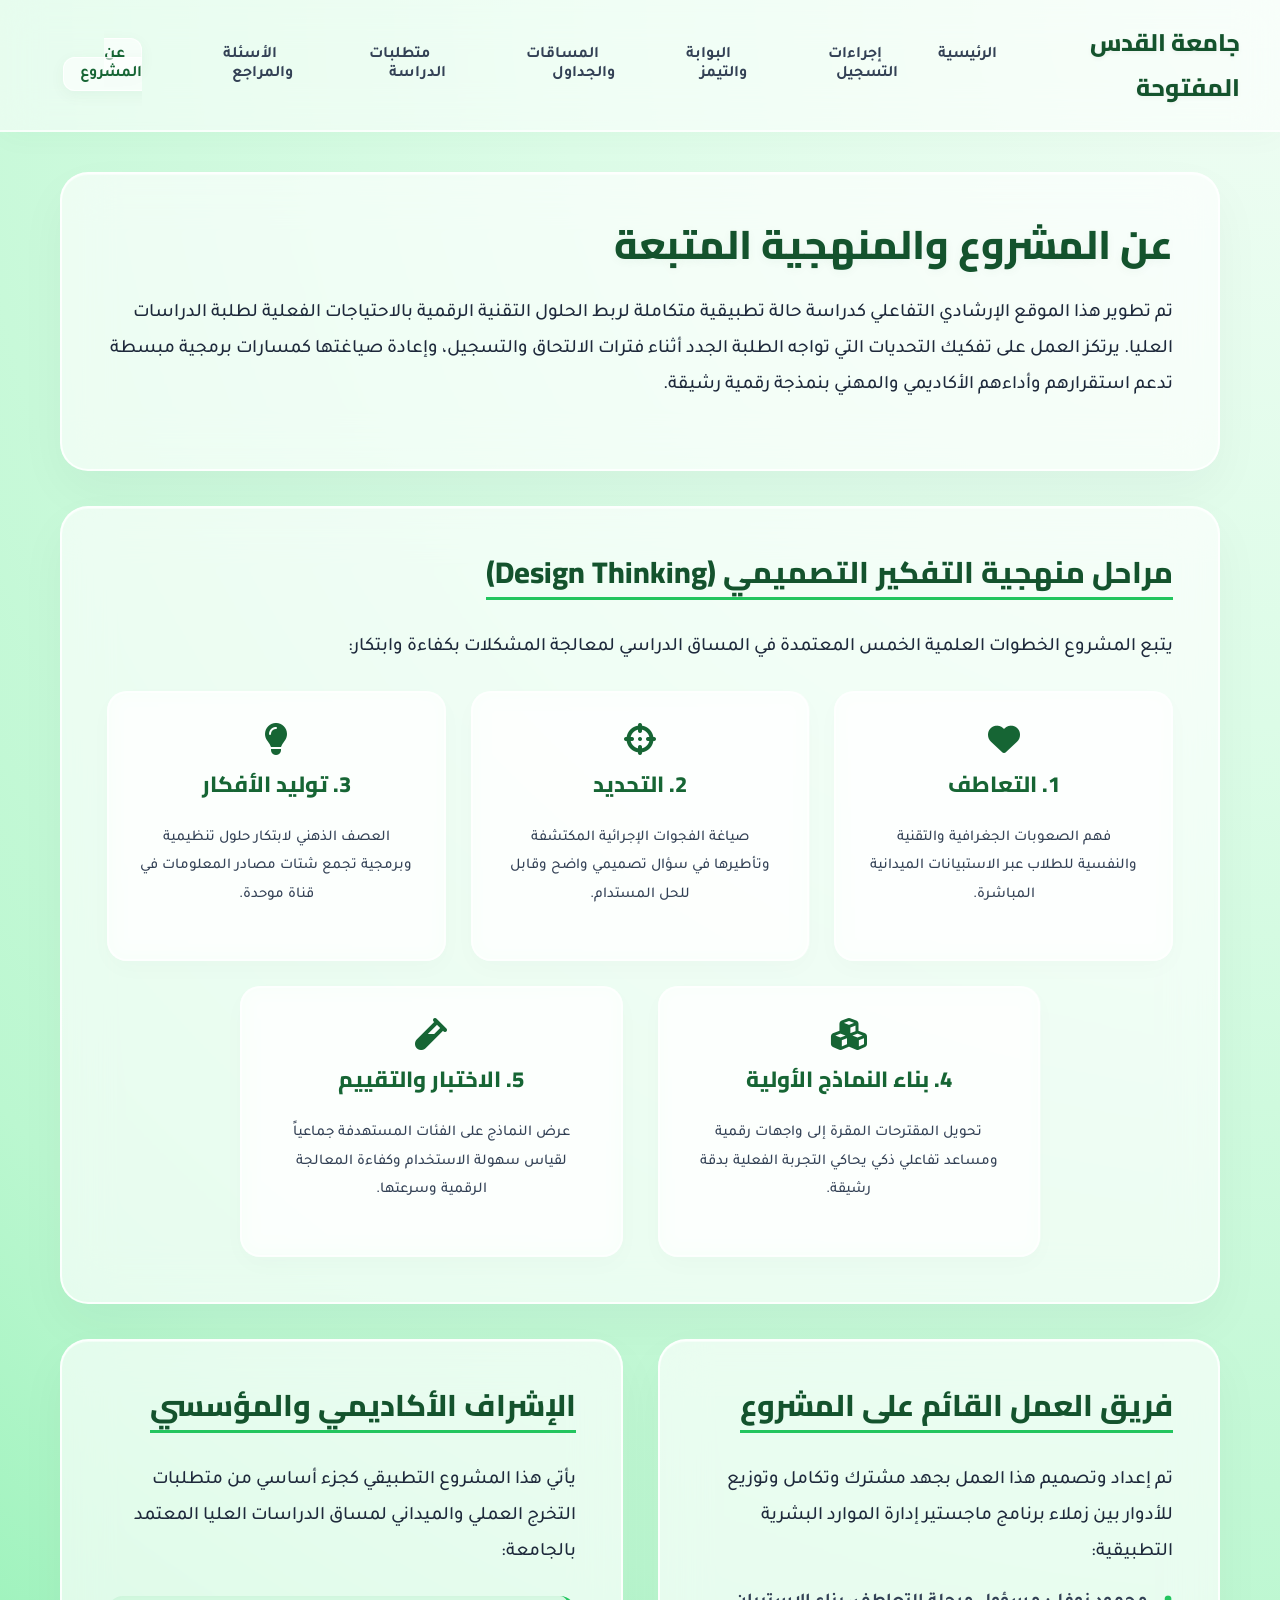
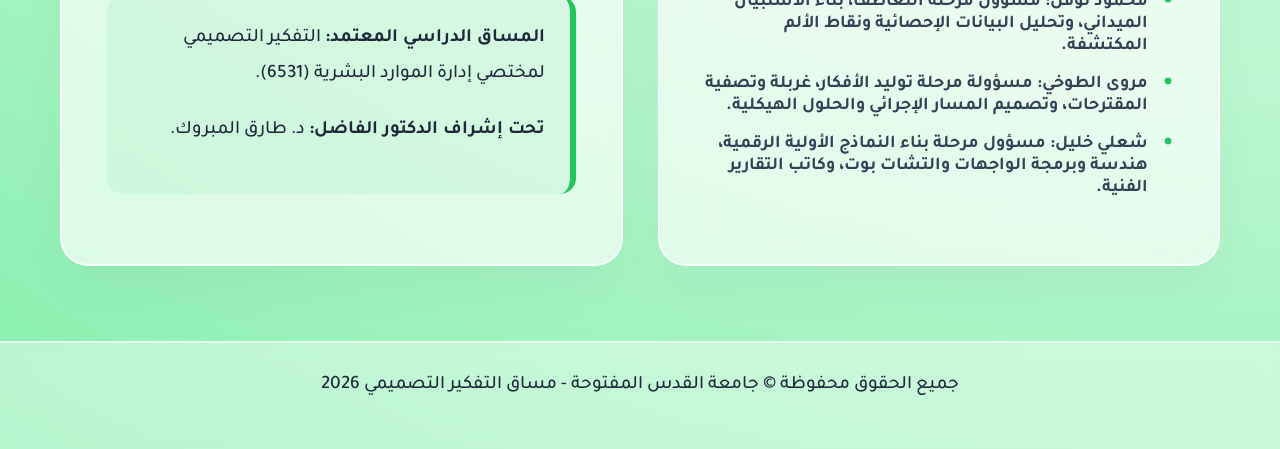
==== pages/about.html @ 9cfdd2f3 "Initial commit - QOU Student Guide Complete" ====
<!DOCTYPE html>
<html lang="ar" dir="rtl">
<head>
    <meta charset="UTF-8">
    <meta name="viewport" content="width=device-width, initial-scale=1.0">
    <title>عن المشروع وفريق العمل - جامعة القدس المفتوحة</title>
    <link rel="stylesheet" href="../css/style.css">
    <link rel="stylesheet" href="https://cdnjs.cloudflare.com/ajax/libs/font-awesome/6.5.1/css/all.min.css">
</head>
<body>
    <nav class="navbar">
        <a href="../index.html" class="navbar-brand">جامعة القدس المفتوحة</a>
        <ul class="nav-links">
            <li><a href="../index.html">الرئيسية</a></li>
            <li><a href="registration.html">إجراءات التسجيل</a></li>
            <li><a href="portal.html">البوابة والتيمز</a></li>
            <li><a href="courses.html">المساقات والجداول</a></li>
            <li><a href="requirements.html">متطلبات الدراسة</a></li>
            <li><a href="faqs.html">الأسئلة والمراجع</a></li>
            <li><a href="about.html" class="active">عن المشروع</a></li>
        </ul>
    </nav>

    <div class="container">
        <div class="glass-card">
            <h1>عن المشروع والمنهجية المتبعة</h1>
            <p>تم تطوير هذا الموقع الإرشادي التفاعلي كدراسة حالة تطبيقية متكاملة لربط الحلول التقنية الرقمية بالاحتياجات الفعلية لطلبة الدراسات العليا. يرتكز العمل على تفكيك التحديات التي تواجه الطلبة الجدد أثناء فترات الالتحاق والتسجيل، وإعادة صياغتها كمسارات برمجية مبسطة تدعم استقرارهم وأداءهم الأكاديمي والمهني بنمذجة رقمية رشيقة.</p>
        </div>

        <div class="glass-card">
            <h2>مراحل منهجية التفكير التصميمي (Design Thinking)</h2>
            <p>يتبع المشروع الخطوات العلمية الخمس المعتمدة في المساق الدراسي لمعالجة المشكلات بكفاءة وابتكار:</p>
            <div class="grid-3" style="margin-top: 25px; margin-bottom: 25px;">
                <div class="tile">
                    <i class="fas fa-heart" style="font-size: 32px; color: #166534; margin-bottom: 15px;"></i>
                    <h3>1. التعاطف</h3>
                    <p style="font-size: 15px; color: #334155;">فهم الصعوبات الجغرافية والتقنية والنفسية للطلاب عبر الاستبيانات الميدانية المباشرة.</p>
                </div>
                <div class="tile">
                    <i class="fas fa-crosshairs" style="font-size: 32px; color: #166534; margin-bottom: 15px;"></i>
                    <h3>2. التحديد</h3>
                    <p style="font-size: 15px; color: #334155;">صياغة الفجوات الإجرائية المكتشفة وتأطيرها في سؤال تصميمي واضح وقابل للحل المستدام.</p>
                </div>
                <div class="tile">
                    <i class="fas fa-lightbulb" style="font-size: 32px; color: #166534; margin-bottom: 15px;"></i>
                    <h3>3. توليد الأفكار</h3>
                    <p style="font-size: 15px; color: #334155;">العصف الذهني لابتكار حلول تنظيمية وبرمجية تجمع شتات مصادر المعلومات في قناة موحدة.</p>
                </div>
            </div>
            <div class="grid-2" style="max-width: 800px; margin: 0 auto;">
                <div class="tile">
                    <i class="fas fa-cubes" style="font-size: 32px; color: #166534; margin-bottom: 15px;"></i>
                    <h3>4. بناء النماذج الأولية</h3>
                    <p style="font-size: 15px; color: #334155;">تحويل المقترحات المقرة إلى واجهات رقمية ومساعد تفاعلي ذكي يحاكي التجربة الفعلية بدقة رشيقة.</p>
                </div>
                <div class="tile">
                    <i class="fas fa-vial" style="font-size: 32px; color: #166534; margin-bottom: 15px;"></i>
                    <h3>5. الاختبار والتقييم</h3>
                    <p style="font-size: 15px; color: #334155;">عرض النماذج على الفئات المستهدفة جماعياً لقياس سهولة الاستخدام وكفاءة المعالجة الرقمية وسرعتها.</p>
                </div>
            </div>
        </div>

        <div class="grid-2">
            <div class="glass-card">
                <h2>فريق العمل القائم على المشروع</h2>
                <p>تم إعداد وتصميم هذا العمل بجهد مشترك وتكامل وتوزيع للأدوار بين زملاء برنامج ماجستير إدارة الموارد البشرية التطبيقية:</p>
                <div class="list-item"><b>محمود نوفل:</b> مسؤول مرحلة التعاطف، بناء الاستبيان الميداني، وتحليل البيانات الإحصائية ونقاط الألم المكتشفة.</div>
                <div class="list-item"><b>مروى الطوخي:</b> مسؤولة مرحلة توليد الأفكار، غربلة وتصفية المقترحات، وتصميم المسار الإجرائي والحلول الهيكلية.</div>
                <div class="list-item"><b>شعلي خليل:</b> مسؤول مرحلة بناء النماذج الأولية الرقمية، هندسة وبرمجة الواجهات والتشات بوت، وكاتب التقارير الفنية.</div>
            </div>

            <div class="glass-card">
                <h2>الإشراف الأكاديمي والمؤسسي</h2>
                <p>يأتي هذا المشروع التطبيقي كجزء أساسي من متطلبات التخرج العملي والميداني لمساق الدراسات العليا المعتمد بالجامعة:</p>
                <div class="alert-box">
                    <p><b>المساق الدراسي المعتمد:</b> التفكير التصميمي لمختصي إدارة الموارد البشرية (6531).</p>
                    <p style="margin-top: 15px;"><b>تحت إشراف الدكتور الفاضل:</b> د. طارق المبروك.</p>
                </div>
            </div>
        </div>
    </div>

    <div class="toast-container" id="toastContainer"></div>

    <footer>
        <p>جميع الحقوق محفوظة © جامعة القدس المفتوحة - مساق التفكير التصميمي 2026</p>
    </footer>

    <script>
        const container = document.getElementById('toastContainer');
        setTimeout(() => {
            const toast = document.createElement('div');
            toast.className = 'toast-notification';
            toast.innerHTML = '<i class="fas fa-graduation-cap"></i> <span>تم استكمال هيكلة دراسة الحالة بنجاح وفق الخطى الخمس للتفكير التصميمي المعتمد بالمساق.</span>';
            container.appendChild(toast);
            setTimeout(() => toast.remove(), 6000);
        }, 2000);
    </script>
</body>
</html>
---- css/style.css ----
@import url('https://fonts.googleapis.com/css2?family=Cairo:wght@600;700;800&family=Tajawal:wght@400;500;700;800&display=swap');

* {
    box-sizing: border-box;
    margin: 0;
    padding: 0;
}

body {
    background: radial-gradient(circle at top right, #f0fdf4 0%, #dcfce7 30%, #bbf7d0 70%, #86efac 100%);
    color: #0f172a;
    font-family: 'Tajawal', sans-serif;
    direction: rtl;
    text-align: right;
    min-height: 100vh;
    display: flex;
    flex-direction: column;
    overflow-x: hidden;
}

.navbar {
    background: rgba(255, 255, 255, 0.55);
    backdrop-filter: blur(20px);
    -webkit-backdrop-filter: blur(20px);
    border-bottom: 2px solid rgba(255, 255, 255, 0.7);
    padding: 20px 40px;
    display: flex;
    justify-content: space-between;
    align-items: center;
    position: sticky;
    top: 0;
    z-index: 1000;
    box-shadow: 0 4px 30px rgba(22, 101, 52, 0.03);
}

.navbar-brand {
    font-family: 'Cairo', sans-serif;
    font-size: 24px;
    font-weight: 800;
    color: #14532d;
    text-decoration: none;
    text-shadow: 0 2px 4px rgba(0, 0, 0, 0.05);
}

.nav-links {
    display: flex;
    gap: 24px;
    list-style: none;
}

.nav-links a {
    color: #334155;
    text-decoration: none;
    font-size: 16px;
    font-weight: 700;
    padding: 8px 16px;
    border-radius: 12px;
    transition: all 0.3s cubic-bezier(0.4, 0, 0.2, 1);
}

.nav-links a:hover, .nav-links a.active {
    color: #166534;
    background: rgba(255, 255, 255, 0.6);
    box-shadow: 0 4px 15px rgba(22, 101, 52, 0.05);
    border: 1px solid rgba(255, 255, 255, 0.8);
}

.container {
    flex-grow: 1;
    max-width: 1200px;
    width: 100%;
    margin: 40px auto;
    padding: 0 20px;
}

.glass-card {
    background: rgba(255, 255, 255, 0.65);
    backdrop-filter: blur(24px);
    -webkit-backdrop-filter: blur(24px);
    border: 2px solid rgba(255, 255, 255, 0.85);
    border-radius: 28px;
    padding: 45px;
    box-shadow: 0 20px 50px rgba(15, 23, 42, 0.04), inset 0 1px 0 rgba(255, 255, 255, 0.5);
    margin-bottom: 35px;
    transition: transform 0.4s ease;
}

h1, h2, h3 {
    font-family: 'Cairo', sans-serif;
    color: #14532d;
    font-weight: 800;
    margin-bottom: 25px;
    line-height: 1.3;
}

h1 { font-size: 40px; text-shadow: 0 2px 10px rgba(22, 101, 52, 0.05); }
h2 { font-size: 30px; border-bottom: 3px solid #22c55e; display: inline-block; padding-bottom: 5px; margin-bottom: 30px; }
h3 { font-size: 22px; color: #166534; }

p {
    font-size: 19px;
    line-height: 1.9;
    color: #1e293b;
    font-weight: 500;
    margin-bottom: 20px;
}

.grid-2 {
    display: grid;
    grid-template-columns: 1fr 1fr;
    gap: 35px;
}

.grid-3 {
    display: grid;
    grid-template-columns: repeat(3, 1fr);
    gap: 25px;
}

.tile {
    background: rgba(255, 255, 255, 0.5);
    backdrop-filter: blur(10px);
    border: 2px solid rgba(255, 255, 255, 0.7);
    border-radius: 20px;
    padding: 30px;
    text-align: center;
    box-shadow: 0 8px 25px rgba(0, 0, 0, 0.02);
    transition: all 0.3s cubic-bezier(0.4, 0, 0.2, 1);
}

.tile:hover {
    transform: translateY(-8px);
    background: rgba(255, 255, 255, 0.8);
    border-color: #22c55e;
    box-shadow: 0 15px 35px rgba(22, 197, 94, 0.1);
}

.btn {
    display: inline-block;
    background: linear-gradient(135deg, #14532d 0%, #166534 100%);
    color: white;
    padding: 14px 32px;
    border-radius: 16px;
    text-decoration: none;
    font-weight: 700;
    font-size: 17px;
    border: none;
    cursor: pointer;
    box-shadow: 0 8px 25px rgba(20, 83, 45, 0.2);
    transition: all 0.3s ease;
}

.btn:hover {
    transform: translateY(-3px);
    box-shadow: 0 12px 30px rgba(20, 83, 45, 0.3);
}

footer {
    background: rgba(255, 255, 255, 0.4);
    backdrop-filter: blur(10px);
    border-top: 2px solid rgba(255, 255, 255, 0.6);
    padding: 25px;
    text-align: center;
    margin-top: auto;
    color: #334155;
    font-weight: 700;
    font-size: 16px;
}

table {
    width: 100%;
    border-collapse: separate;
    border-spacing: 0 10px;
    margin: 25px 0;
}

th, td {
    padding: 16px;
    text-align: right;
}

th {
    background: rgba(20, 83, 45, 0.1);
    color: #14532d;
    font-family: 'Cairo', sans-serif;
    font-weight: 800;
    border-radius: 12px;
}

td {
    background: rgba(255, 255, 255, 0.4);
    border-top: 1px solid rgba(255, 255, 255, 0.6);
    border-bottom: 1px solid rgba(255, 255, 255, 0.6);
    color: #334155;
    font-weight: 600;
}

td:first-child { border-right: 1px solid rgba(255, 255, 255, 0.6); border-radius: 0 12px 12px 0; }
td:last-child { border-left: 1px solid rgba(255, 255, 255, 0.6); border-radius: 12px 0 0 12px; }

.alert-box {
    background: rgba(34, 197, 94, 0.08);
    border-right: 6px solid #22c55e;
    padding: 25px;
    border-radius: 16px;
    margin: 25px 0;
    box-shadow: inset 0 1px 3px rgba(0,0,0,0.02);
}

.list-item {
    margin-bottom: 16px;
    padding-right: 25px;
    position: relative;
    font-size: 18px;
    font-weight: 600;
    color: #334155;
}

.list-item::before {
    content: "\2022";
    color: #22c55e;
    font-weight: 900;
    font-size: 24px;
    position: absolute;
    right: 0;
    top: -2px;
}

.toast-container {
    position: fixed;
    bottom: 30px;
    left: 30px;
    z-index: 2000;
    display: flex;
    flex-direction: column;
    gap: 15px;
}

.toast-notification {
    background: rgba(255, 255, 255, 0.85);
    backdrop-filter: blur(12px);
    border: 2px solid #22c55e;
    padding: 18px 25px;
    border-radius: 18px;
    box-shadow: 0 15px 40px rgba(15, 23, 42, 0.08);
    color: #14532d;
    font-weight: 700;
    font-size: 15px;
    display: flex;
    align-items: center;
    gap: 12px;
    animation: slideIn 0.5s cubic-bezier(0.175, 0.885, 0.32, 1.275) forwards;
    direction: rtl;
}

@keyframes slideIn {
    from { transform: translateX(-150%); opacity: 0; }
    to { transform: translateX(0); opacity: 1; }
}
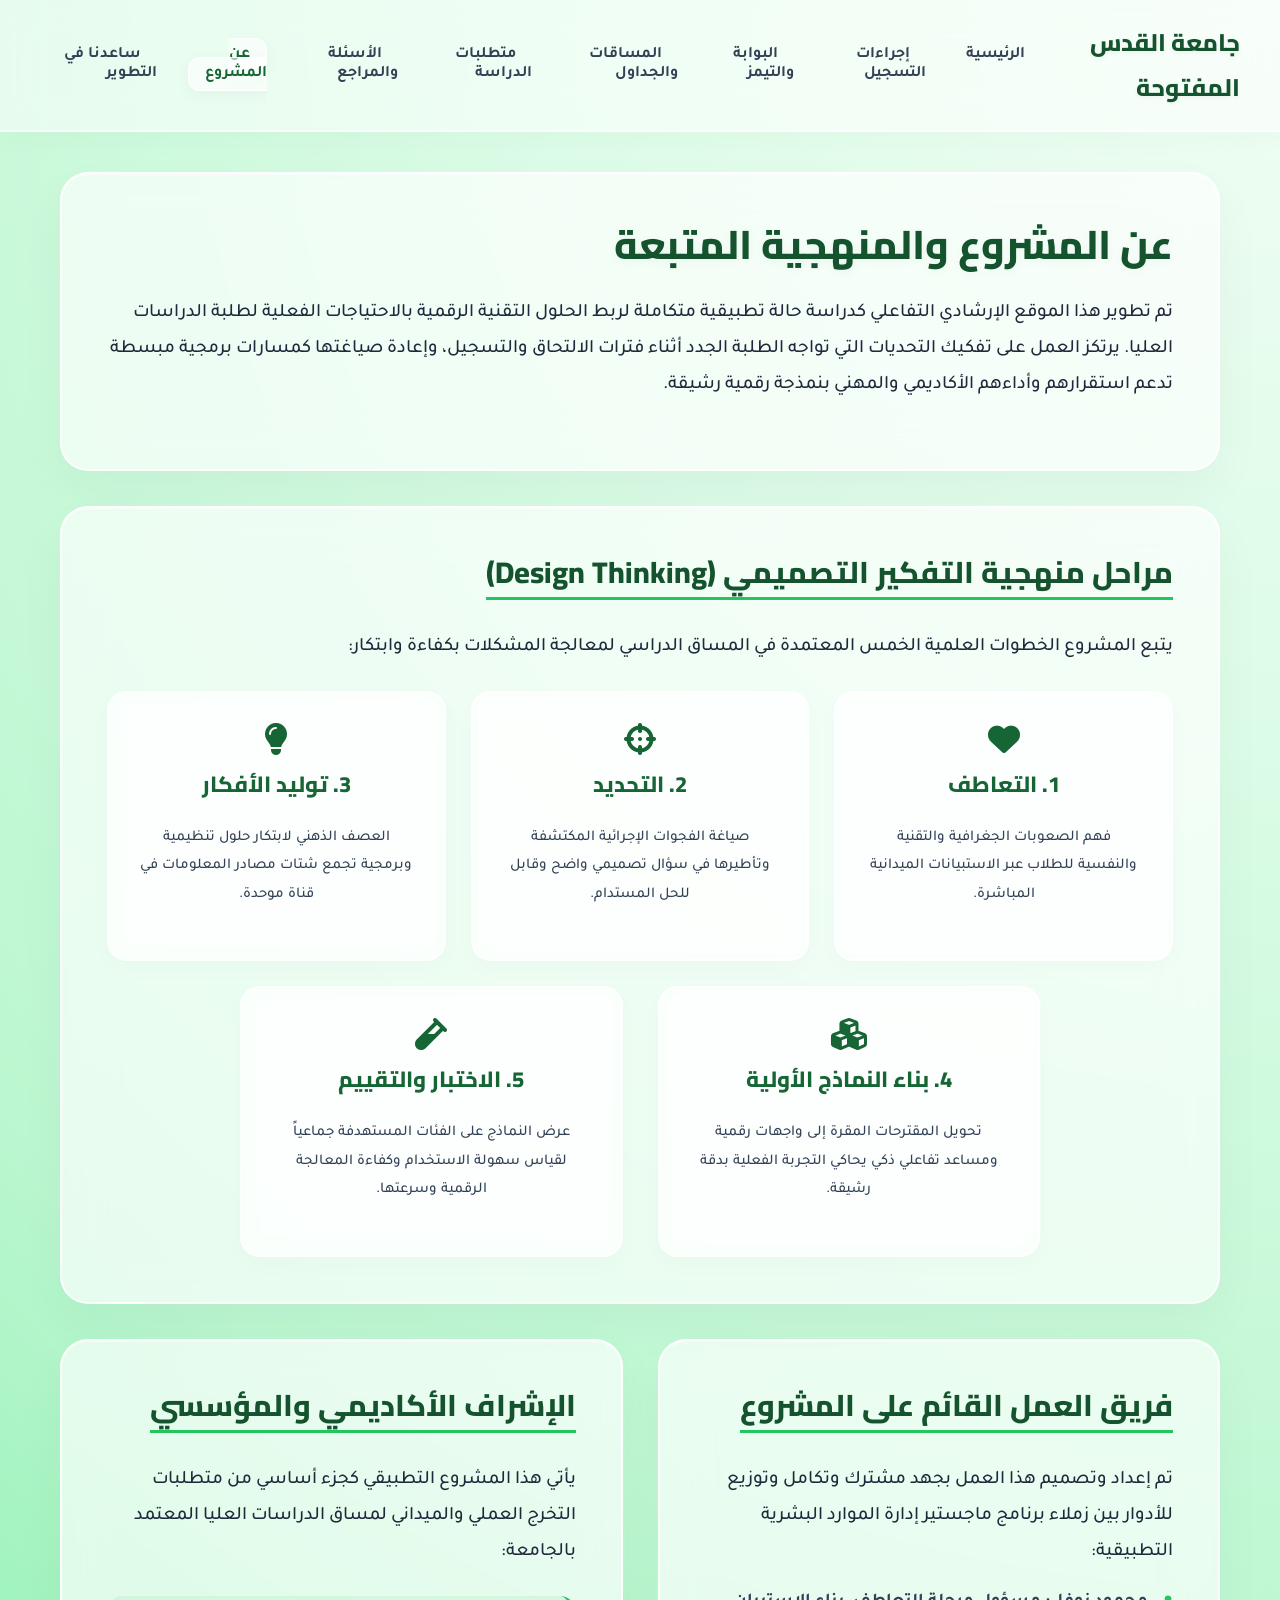
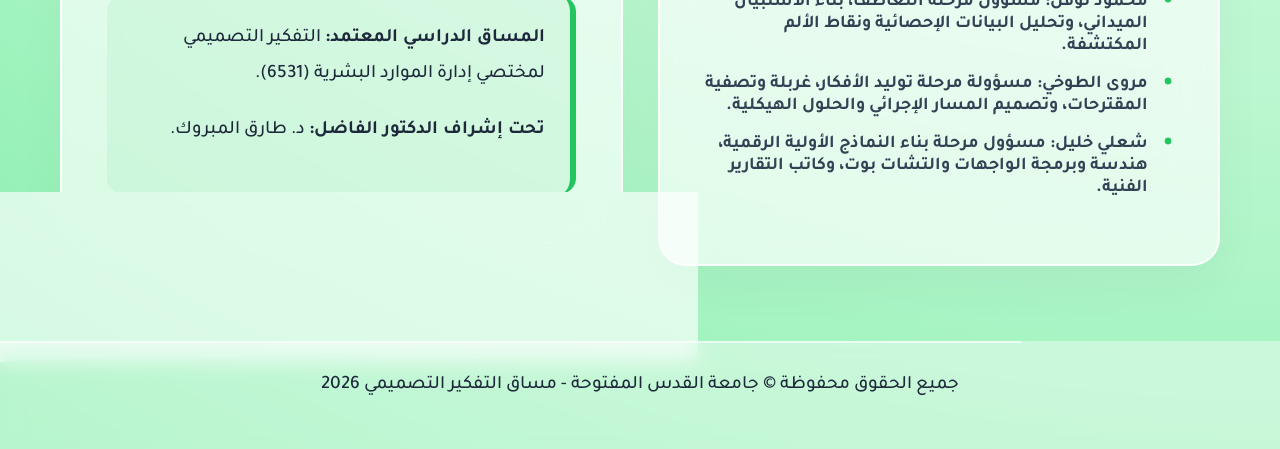
==== commit 5ed2f424: "Integrate SheetJS Excel database link into feedback page" ====
--- a/pages/about.html
+++ b/pages/about.html
@@ -18,6 +18,7 @@
             <li><a href="requirements.html">متطلبات الدراسة</a></li>
             <li><a href="faqs.html">الأسئلة والمراجع</a></li>
             <li><a href="about.html" class="active">عن المشروع</a></li>
+            <li><a href="feedback.html">ساعدنا في التطوير</a></li>
         </ul>
     </nav>
 
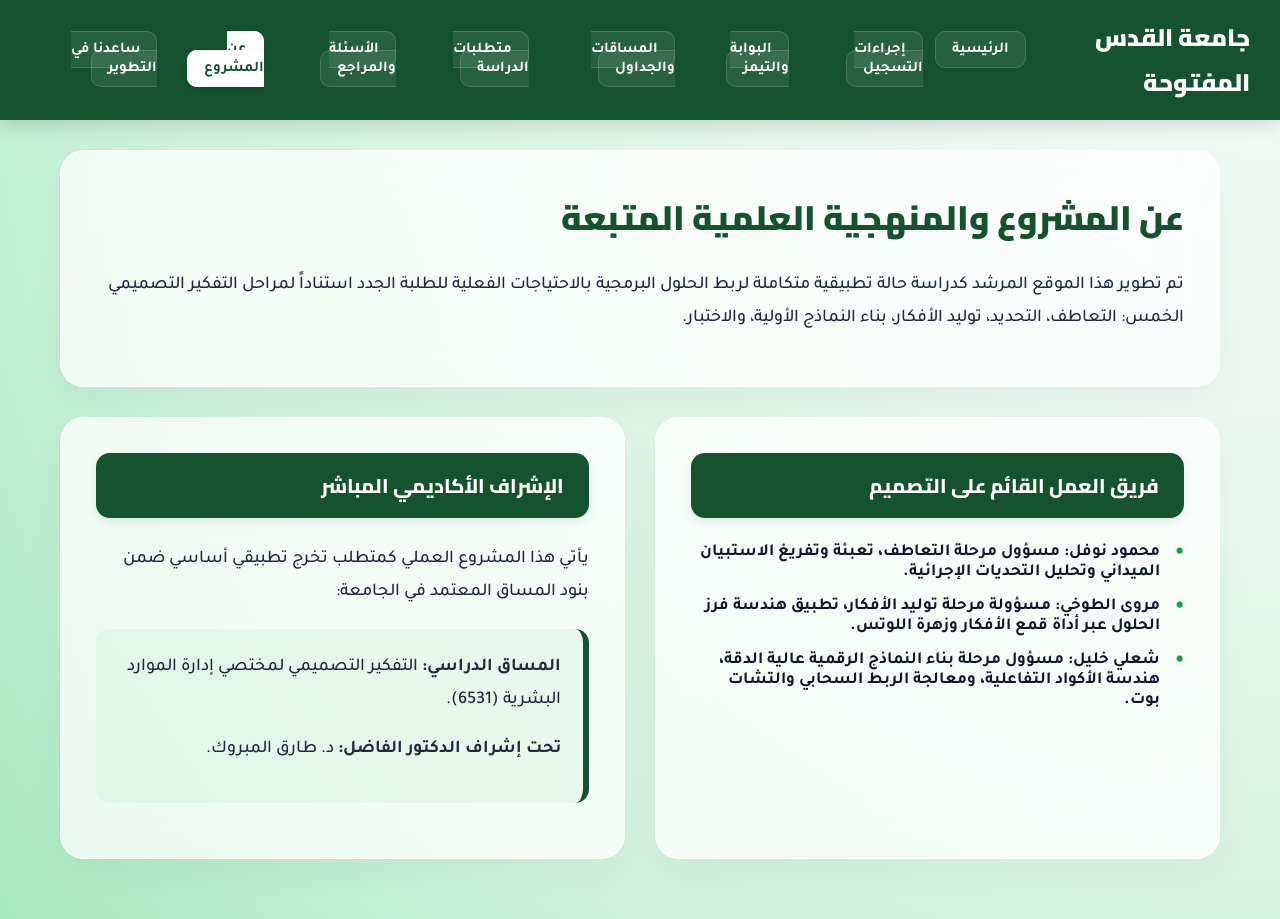
==== commit f1bfa380: "Refactor educational data criteria, optimize high-contrast tiles style, and enhance targeted toast n" ====
--- a/pages/about.html
+++ b/pages/about.html
@@ -10,6 +10,9 @@
 <body>
     <nav class="navbar">
         <a href="../index.html" class="navbar-brand">جامعة القدس المفتوحة</a>
+        <div class="menu-toggle" onclick="document.querySelector('.nav-links').classList.toggle('show')">
+            <i class="fas fa-bars"></i>
+        </div>
         <ul class="nav-links">
             <li><a href="../index.html">الرئيسية</a></li>
             <li><a href="registration.html">إجراءات التسجيل</a></li>
@@ -24,79 +27,27 @@
 
     <div class="container">
         <div class="glass-card">
-            <h1>عن المشروع والمنهجية المتبعة</h1>
-            <p>تم تطوير هذا الموقع الإرشادي التفاعلي كدراسة حالة تطبيقية متكاملة لربط الحلول التقنية الرقمية بالاحتياجات الفعلية لطلبة الدراسات العليا. يرتكز العمل على تفكيك التحديات التي تواجه الطلبة الجدد أثناء فترات الالتحاق والتسجيل، وإعادة صياغتها كمسارات برمجية مبسطة تدعم استقرارهم وأداءهم الأكاديمي والمهني بنمذجة رقمية رشيقة.</p>
-        </div>
-
-        <div class="glass-card">
-            <h2>مراحل منهجية التفكير التصميمي (Design Thinking)</h2>
-            <p>يتبع المشروع الخطوات العلمية الخمس المعتمدة في المساق الدراسي لمعالجة المشكلات بكفاءة وابتكار:</p>
-            <div class="grid-3" style="margin-top: 25px; margin-bottom: 25px;">
-                <div class="tile">
-                    <i class="fas fa-heart" style="font-size: 32px; color: #166534; margin-bottom: 15px;"></i>
-                    <h3>1. التعاطف</h3>
-                    <p style="font-size: 15px; color: #334155;">فهم الصعوبات الجغرافية والتقنية والنفسية للطلاب عبر الاستبيانات الميدانية المباشرة.</p>
-                </div>
-                <div class="tile">
-                    <i class="fas fa-crosshairs" style="font-size: 32px; color: #166534; margin-bottom: 15px;"></i>
-                    <h3>2. التحديد</h3>
-                    <p style="font-size: 15px; color: #334155;">صياغة الفجوات الإجرائية المكتشفة وتأطيرها في سؤال تصميمي واضح وقابل للحل المستدام.</p>
-                </div>
-                <div class="tile">
-                    <i class="fas fa-lightbulb" style="font-size: 32px; color: #166534; margin-bottom: 15px;"></i>
-                    <h3>3. توليد الأفكار</h3>
-                    <p style="font-size: 15px; color: #334155;">العصف الذهني لابتكار حلول تنظيمية وبرمجية تجمع شتات مصادر المعلومات في قناة موحدة.</p>
-                </div>
-            </div>
-            <div class="grid-2" style="max-width: 800px; margin: 0 auto;">
-                <div class="tile">
-                    <i class="fas fa-cubes" style="font-size: 32px; color: #166534; margin-bottom: 15px;"></i>
-                    <h3>4. بناء النماذج الأولية</h3>
-                    <p style="font-size: 15px; color: #334155;">تحويل المقترحات المقرة إلى واجهات رقمية ومساعد تفاعلي ذكي يحاكي التجربة الفعلية بدقة رشيقة.</p>
-                </div>
-                <div class="tile">
-                    <i class="fas fa-vial" style="font-size: 32px; color: #166534; margin-bottom: 15px;"></i>
-                    <h3>5. الاختبار والتقييم</h3>
-                    <p style="font-size: 15px; color: #334155;">عرض النماذج على الفئات المستهدفة جماعياً لقياس سهولة الاستخدام وكفاءة المعالجة الرقمية وسرعتها.</p>
-                </div>
-            </div>
+            <h1>عن المشروع والمنهجية العلمية المتبعة</h1>
+            <p>تم تطوير هذا الموقع المرشد كدراسة حالة تطبيقية متكاملة لربط الحلول البرمجية بالاحتياجات الفعلية للطلبة الجدد استناداً لمراحل التفكير التصميمي الخمس: التعاطف، التحديد، توليد الأفكار، بناء النماذج الأولية، والاختبار.</p>
         </div>
 
         <div class="grid-2">
             <div class="glass-card">
-                <h2>فريق العمل القائم على المشروع</h2>
-                <p>تم إعداد وتصميم هذا العمل بجهد مشترك وتكامل وتوزيع للأدوار بين زملاء برنامج ماجستير إدارة الموارد البشرية التطبيقية:</p>
-                <div class="list-item"><b>محمود نوفل:</b> مسؤول مرحلة التعاطف، بناء الاستبيان الميداني، وتحليل البيانات الإحصائية ونقاط الألم المكتشفة.</div>
-                <div class="list-item"><b>مروى الطوخي:</b> مسؤولة مرحلة توليد الأفكار، غربلة وتصفية المقترحات، وتصميم المسار الإجرائي والحلول الهيكلية.</div>
-                <div class="list-item"><b>شعلي خليل:</b> مسؤول مرحلة بناء النماذج الأولية الرقمية، هندسة وبرمجة الواجهات والتشات بوت، وكاتب التقارير الفنية.</div>
+                <div class="section-header">فريق العمل القائم على التصميم</div>
+                <div class="list-item"><b>محمود نوفل:</b> مسؤول مرحلة التعاطف، تعبئة وتفريغ الاستبيان الميداني وتحليل التحديات الإجرائية.</div>
+                <div class="list-item"><b>مروى الطوخي:</b> مسؤولة مرحلة توليد الأفكار، تطبيق هندسة فرز الحلول عبر أداة قمع الأفكار وزهرة اللوتس.</div>
+                <div class="list-item"><b>شعلي خليل:</b> مسؤول مرحلة بناء النماذج الرقمية عالية الدقة، هندسة الأكواد التفاعلية، ومعالجة الربط السحابي والتشات بوت.</div>
             </div>
 
             <div class="glass-card">
-                <h2>الإشراف الأكاديمي والمؤسسي</h2>
-                <p>يأتي هذا المشروع التطبيقي كجزء أساسي من متطلبات التخرج العملي والميداني لمساق الدراسات العليا المعتمد بالجامعة:</p>
+                <div class="section-header">الإشراف الأكاديمي المباشر</div>
+                <p>يأتي هذا المشروع العملي كمتطلب تخرج تطبيقي أساسي ضمن بنود المساق المعتمد في الجامعة:</p>
                 <div class="alert-box">
-                    <p><b>المساق الدراسي المعتمد:</b> التفكير التصميمي لمختصي إدارة الموارد البشرية (6531).</p>
-                    <p style="margin-top: 15px;"><b>تحت إشراف الدكتور الفاضل:</b> د. طارق المبروك.</p>
+                    <p><b>المساق الدراسي:</b> التفكير التصميمي لمختصي إدارة الموارد البشرية (6531).</p>
+                    <p style="margin-top: 10px;"><b>تحت إشراف الدكتور الفاضل:</b> د. طارق المبروك.</p>
                 </div>
             </div>
         </div>
     </div>
-
-    <div class="toast-container" id="toastContainer"></div>
-
-    <footer>
-        <p>جميع الحقوق محفوظة © جامعة القدس المفتوحة - مساق التفكير التصميمي 2026</p>
-    </footer>
-
-    <script>
-        const container = document.getElementById('toastContainer');
-        setTimeout(() => {
-            const toast = document.createElement('div');
-            toast.className = 'toast-notification';
-            toast.innerHTML = '<i class="fas fa-graduation-cap"></i> <span>تم استكمال هيكلة دراسة الحالة بنجاح وفق الخطى الخمس للتفكير التصميمي المعتمد بالمساق.</span>';
-            container.appendChild(toast);
-            setTimeout(() => toast.remove(), 6000);
-        }, 2000);
-    </script>
 </body>
 </html>
--- a/css/style.css
+++ b/css/style.css
@@ -1,4 +1,4 @@
-@import url('https://fonts.googleapis.com/css2?family=Cairo:wght@600;700;800&family=Tajawal:wght@400;500;700;800&display=swap');
+@import url('https://fonts.googleapis.com/css2?family=Cairo:wght=700;800;900&family=Tajawal:wght=500;700;800;900&display=swap');
 
 * {
     box-sizing: border-box;
@@ -7,7 +7,7 @@
 }
 
 body {
-    background: radial-gradient(circle at top right, #f0fdf4 0%, #dcfce7 30%, #bbf7d0 70%, #86efac 100%);
+    background: radial-gradient(circle at top right, #f4fbf7 0%, #e8f7ee 30%, #d1f2dd 70%, #a7e9bf 100%);
     color: #0f172a;
     font-family: 'Tajawal', sans-serif;
     direction: rtl;
@@ -18,97 +18,112 @@
     overflow-x: hidden;
 }
 
+/* شريط القوائم المطور - مربعات مرنة عالية التباين ومتجاوبة */
 .navbar {
-    background: rgba(255, 255, 255, 0.55);
-    backdrop-filter: blur(20px);
-    -webkit-backdrop-filter: blur(20px);
-    border-bottom: 2px solid rgba(255, 255, 255, 0.7);
-    padding: 20px 40px;
+    background: #14532d;
+    padding: 15px 30px;
     display: flex;
     justify-content: space-between;
     align-items: center;
     position: sticky;
     top: 0;
     z-index: 1000;
-    box-shadow: 0 4px 30px rgba(22, 101, 52, 0.03);
+    box-shadow: 0 4px 20px rgba(0,0,0,0.15);
 }
 
 .navbar-brand {
     font-family: 'Cairo', sans-serif;
     font-size: 24px;
-    font-weight: 800;
+    font-weight: 900;
+    color: #ffffff;
+    text-decoration: none;
+}
+
+.menu-toggle {
+    display: none;
+    color: white;
+    font-size: 24px;
+    cursor: pointer;
+}
+
+.nav-links {
+    display: flex;
+    gap: 12px;
+    list-style: none;
+}
+
+.nav-links a {
+    color: #ffffff;
+    text-decoration: none;
+    font-size: 15px;
+    font-weight: 700;
+    padding: 10px 16px;
+    border-radius: 10px;
+    background: rgba(255, 255, 255, 0.08);
+    border: 1px solid rgba(255, 255, 255, 0.15);
+    transition: all 0.3s ease;
+}
+
+.nav-links a:hover, .nav-links a.active {
     color: #14532d;
-    text-decoration: none;
-    text-shadow: 0 2px 4px rgba(0, 0, 0, 0.05);
-}
-
-.nav-links {
-    display: flex;
-    gap: 24px;
-    list-style: none;
-}
-
-.nav-links a {
-    color: #334155;
-    text-decoration: none;
-    font-size: 16px;
-    font-weight: 700;
-    padding: 8px 16px;
-    border-radius: 12px;
-    transition: all 0.3s cubic-bezier(0.4, 0, 0.2, 1);
-}
-
-.nav-links a:hover, .nav-links a.active {
-    color: #166534;
-    background: rgba(255, 255, 255, 0.6);
-    box-shadow: 0 4px 15px rgba(22, 101, 52, 0.05);
-    border: 1px solid rgba(255, 255, 255, 0.8);
+    background: #ffffff;
+    border-color: #ffffff;
+    box-shadow: 0 4px 12px rgba(0, 0, 0, 0.1);
 }
 
 .container {
     flex-grow: 1;
     max-width: 1200px;
     width: 100%;
-    margin: 40px auto;
+    margin: 30px auto;
     padding: 0 20px;
 }
 
+/* بطاقات زجاجية مريحة ومعززة بصرياً */
 .glass-card {
-    background: rgba(255, 255, 255, 0.65);
+    background: rgba(255, 255, 255, 0.75);
     backdrop-filter: blur(24px);
     -webkit-backdrop-filter: blur(24px);
-    border: 2px solid rgba(255, 255, 255, 0.85);
-    border-radius: 28px;
-    padding: 45px;
-    box-shadow: 0 20px 50px rgba(15, 23, 42, 0.04), inset 0 1px 0 rgba(255, 255, 255, 0.5);
-    margin-bottom: 35px;
-    transition: transform 0.4s ease;
-}
-
-h1, h2, h3 {
-    font-family: 'Cairo', sans-serif;
-    color: #14532d;
+    border: 1px solid rgba(255, 255, 255, 0.9);
+    border-radius: 24px;
+    padding: 35px;
+    box-shadow: 0 15px 35px rgba(15, 23, 42, 0.04);
+    margin-bottom: 30px;
+}
+
+/* ترويسات خضراء غامقة كمربعات وعناوين بيضاء */
+.section-header {
+    background: #14532d;
+    color: #ffffff;
+    padding: 14px 25px;
+    border-radius: 14px;
+    font-family: 'Cairo', sans-serif;
+    font-size: 20px;
     font-weight: 800;
     margin-bottom: 25px;
-    line-height: 1.3;
-}
-
-h1 { font-size: 40px; text-shadow: 0 2px 10px rgba(22, 101, 52, 0.05); }
-h2 { font-size: 30px; border-bottom: 3px solid #22c55e; display: inline-block; padding-bottom: 5px; margin-bottom: 30px; }
-h3 { font-size: 22px; color: #166534; }
+    box-shadow: 0 4px 10px rgba(20, 83, 45, 0.1);
+}
+
+h1 {
+    font-family: 'Cairo', sans-serif;
+    color: #14532d;
+    font-weight: 900;
+    font-size: 34px;
+    margin-bottom: 20px;
+}
 
 p {
-    font-size: 19px;
-    line-height: 1.9;
+    font-size: 18px;
+    line-height: 1.85;
     color: #1e293b;
     font-weight: 500;
-    margin-bottom: 20px;
+    margin-bottom: 15px;
 }
 
 .grid-2 {
     display: grid;
     grid-template-columns: 1fr 1fr;
-    gap: 35px;
+    gap: 30px;
 }
 
 .grid-3 {
@@ -118,60 +133,50 @@
 }
 
 .tile {
-    background: rgba(255, 255, 255, 0.5);
+    background: rgba(255, 255, 255, 0.65);
     backdrop-filter: blur(10px);
-    border: 2px solid rgba(255, 255, 255, 0.7);
+    border: 2px solid rgba(255, 255, 255, 0.8);
     border-radius: 20px;
-    padding: 30px;
+    padding: 25px;
     text-align: center;
-    box-shadow: 0 8px 25px rgba(0, 0, 0, 0.02);
+    box-shadow: 0 6px 20px rgba(0, 0, 0, 0.01);
     transition: all 0.3s cubic-bezier(0.4, 0, 0.2, 1);
+    cursor: pointer;
 }
 
 .tile:hover {
-    transform: translateY(-8px);
-    background: rgba(255, 255, 255, 0.8);
-    border-color: #22c55e;
-    box-shadow: 0 15px 35px rgba(22, 197, 94, 0.1);
+    transform: translateY(-6px);
+    border-color: #16a34a;
+    background: rgba(255, 255, 255, 0.9);
+    box-shadow: 0 12px 30px rgba(22, 163, 74, 0.12);
 }
 
 .btn {
     display: inline-block;
-    background: linear-gradient(135deg, #14532d 0%, #166534 100%);
-    color: white;
-    padding: 14px 32px;
-    border-radius: 16px;
+    background: #14532d;
+    color: #ffffff;
+    padding: 12px 28px;
+    border-radius: 12px;
     text-decoration: none;
     font-weight: 700;
-    font-size: 17px;
+    font-size: 16px;
     border: none;
     cursor: pointer;
-    box-shadow: 0 8px 25px rgba(20, 83, 45, 0.2);
-    transition: all 0.3s ease;
+    transition: all 0.2s ease;
 }
 
 .btn:hover {
-    transform: translateY(-3px);
-    box-shadow: 0 12px 30px rgba(20, 83, 45, 0.3);
-}
-
-footer {
-    background: rgba(255, 255, 255, 0.4);
-    backdrop-filter: blur(10px);
-    border-top: 2px solid rgba(255, 255, 255, 0.6);
-    padding: 25px;
-    text-align: center;
-    margin-top: auto;
-    color: #334155;
-    font-weight: 700;
-    font-size: 16px;
-}
-
+    background: #166534;
+    transform: translateY(-2px);
+    box-shadow: 0 6px 15px rgba(20, 83, 45, 0.25);
+}
+
+/* جداول منسقة وعالية التباين */
 table {
     width: 100%;
     border-collapse: separate;
-    border-spacing: 0 10px;
-    margin: 25px 0;
+    border-spacing: 0 8px;
+    margin: 20px 0;
 }
 
 th, td {
@@ -180,80 +185,180 @@
 }
 
 th {
-    background: rgba(20, 83, 45, 0.1);
-    color: #14532d;
-    font-family: 'Cairo', sans-serif;
-    font-weight: 800;
-    border-radius: 12px;
+    background: #14532d;
+    color: #ffffff;
+    font-family: 'Cairo', sans-serif;
+    font-weight: 700;
+    border-radius: 10px;
 }
 
 td {
-    background: rgba(255, 255, 255, 0.4);
-    border-top: 1px solid rgba(255, 255, 255, 0.6);
-    border-bottom: 1px solid rgba(255, 255, 255, 0.6);
-    color: #334155;
+    background: rgba(255, 255, 255, 0.5);
+    border-top: 1px solid rgba(255, 255, 255, 0.8);
+    border-bottom: 1px solid rgba(255, 255, 255, 0.8);
     font-weight: 600;
 }
 
-td:first-child { border-right: 1px solid rgba(255, 255, 255, 0.6); border-radius: 0 12px 12px 0; }
-td:last-child { border-left: 1px solid rgba(255, 255, 255, 0.6); border-radius: 12px 0 0 12px; }
+td:first-child { border-right: 1px solid rgba(255, 255, 255, 0.8); border-radius: 0 10px 10px 0; }
+td:last-child { border-left: 1px solid rgba(255, 255, 255, 0.8); border-radius: 10px 0 0 10px; }
 
 .alert-box {
-    background: rgba(34, 197, 94, 0.08);
-    border-right: 6px solid #22c55e;
-    padding: 25px;
-    border-radius: 16px;
-    margin: 25px 0;
-    box-shadow: inset 0 1px 3px rgba(0,0,0,0.02);
+    background: rgba(22, 163, 74, 0.06);
+    border-right: 6px solid #14532d;
+    padding: 22px;
+    border-radius: 14px;
+    margin: 20px 0;
 }
 
 .list-item {
-    margin-bottom: 16px;
-    padding-right: 25px;
+    margin-bottom: 14px;
+    padding-right: 24px;
     position: relative;
-    font-size: 18px;
+    font-size: 17px;
     font-weight: 600;
-    color: #334155;
 }
 
 .list-item::before {
     content: "\2022";
-    color: #22c55e;
+    color: #16a34a;
     font-weight: 900;
-    font-size: 24px;
+    font-size: 22px;
     position: absolute;
     right: 0;
     top: -2px;
+}
+
+.video-container {
+    position: relative;
+    padding-bottom: 56.25%;
+    height: 0;
+    overflow: hidden;
+    max-width: 100%;
+    border-radius: 16px;
+    box-shadow: 0 8px 25px rgba(0,0,0,0.08);
+    margin: 20px 0;
+}
+
+.video-container iframe {
+    position: absolute;
+    top: 0;
+    left: 0;
+    width: 100%;
+    height: 100%;
+    border: none;
+}
+
+/* نظام النوافذ المنبثقة التفاعلية */
+.modal {
+    display: none;
+    position: fixed;
+    top: 0;
+    left: 0;
+    width: 100%;
+    height: 100%;
+    background: rgba(15, 23, 42, 0.4);
+    backdrop-filter: blur(8px);
+    z-index: 2000;
+    justify-content: center;
+    align-items: center;
+    padding: 20px;
+}
+
+.modal-content {
+    background: #ffffff;
+    border-radius: 24px;
+    max-width: 600px;
+    width: 100%;
+    box-shadow: 0 25px 50px rgba(0,0,0,0.15);
+    overflow: hidden;
+    animation: modalFade 0.3s ease;
+}
+
+@keyframes modalFade {
+    from { transform: translateY(20px); opacity: 0; }
+    to { transform: translateY(0); opacity: 1; }
+}
+
+.modal-header {
+    background: #14532d;
+    color: white;
+    padding: 20px;
+    font-family: 'Cairo', sans-serif;
+    font-size: 18px;
+    font-weight: 700;
+    display: flex;
+    justify-content: space-between;
+    align-items: center;
+}
+
+.modal-close {
+    cursor: pointer;
+    font-size: 20px;
+}
+
+.modal-body {
+    padding: 25px;
 }
 
 .toast-container {
     position: fixed;
     bottom: 30px;
     left: 30px;
-    z-index: 2000;
+    z-index: 3000;
     display: flex;
     flex-direction: column;
     gap: 15px;
 }
 
 .toast-notification {
-    background: rgba(255, 255, 255, 0.85);
-    backdrop-filter: blur(12px);
-    border: 2px solid #22c55e;
-    padding: 18px 25px;
-    border-radius: 18px;
-    box-shadow: 0 15px 40px rgba(15, 23, 42, 0.08);
+    background: #ffffff;
+    border-right: 5px solid #14532d;
+    padding: 16px 22px;
+    border-radius: 14px;
+    box-shadow: 0 10px 30px rgba(15, 23, 42, 0.1);
     color: #14532d;
     font-weight: 700;
     font-size: 15px;
     display: flex;
     align-items: center;
     gap: 12px;
-    animation: slideIn 0.5s cubic-bezier(0.175, 0.885, 0.32, 1.275) forwards;
-    direction: rtl;
+    cursor: pointer;
+    transition: all 0.2s;
+    animation: slideIn 0.4s cubic-bezier(0.175, 0.885, 0.32, 1.275) forwards;
+}
+
+.toast-notification:hover {
+    transform: scale(1.02);
+    background: #f8fafc;
 }
 
 @keyframes slideIn {
-    from { transform: translateX(-150%); opacity: 0; }
+    from { transform: translateX(-120%); opacity: 0; }
     to { transform: translateX(0); opacity: 1; }
+}
+
+footer {
+    background: #14532d;
+    padding: 20px;
+    text-align: center;
+    margin-top: auto;
+    color: #ffffff;
+    font-weight: 600;
+    font-size: 15px;
+}
+
+/* استعلامات الوسائط المتجاوبة للشاشات الذكية */
+@media (max-width: 992px) {
+    .menu-toggle { display: block; }
+    .nav-links { display: none; width: 100%; flex-direction: column; position: absolute; top: 100%; left: 0; background: #14532d; padding: 20px; box-shadow: 0 10px 20px rgba(0,0,0,0.1); }
+    .nav-links.show { display: flex; }
+    .nav-links a { background: rgba(255,255,255,0.05); text-align: center; }
+    .grid-3 { grid-template-columns: 1fr 1fr; }
+}
+
+@media (max-width: 768px) {
+    .grid-2, .grid-3 { grid-template-columns: 1fr; gap: 20px; }
+    .glass-card { padding: 25px; border-radius: 16px; }
+    h1 { font-size: 26px; }
+    table { display: block; overflow-x: auto; }
 }
